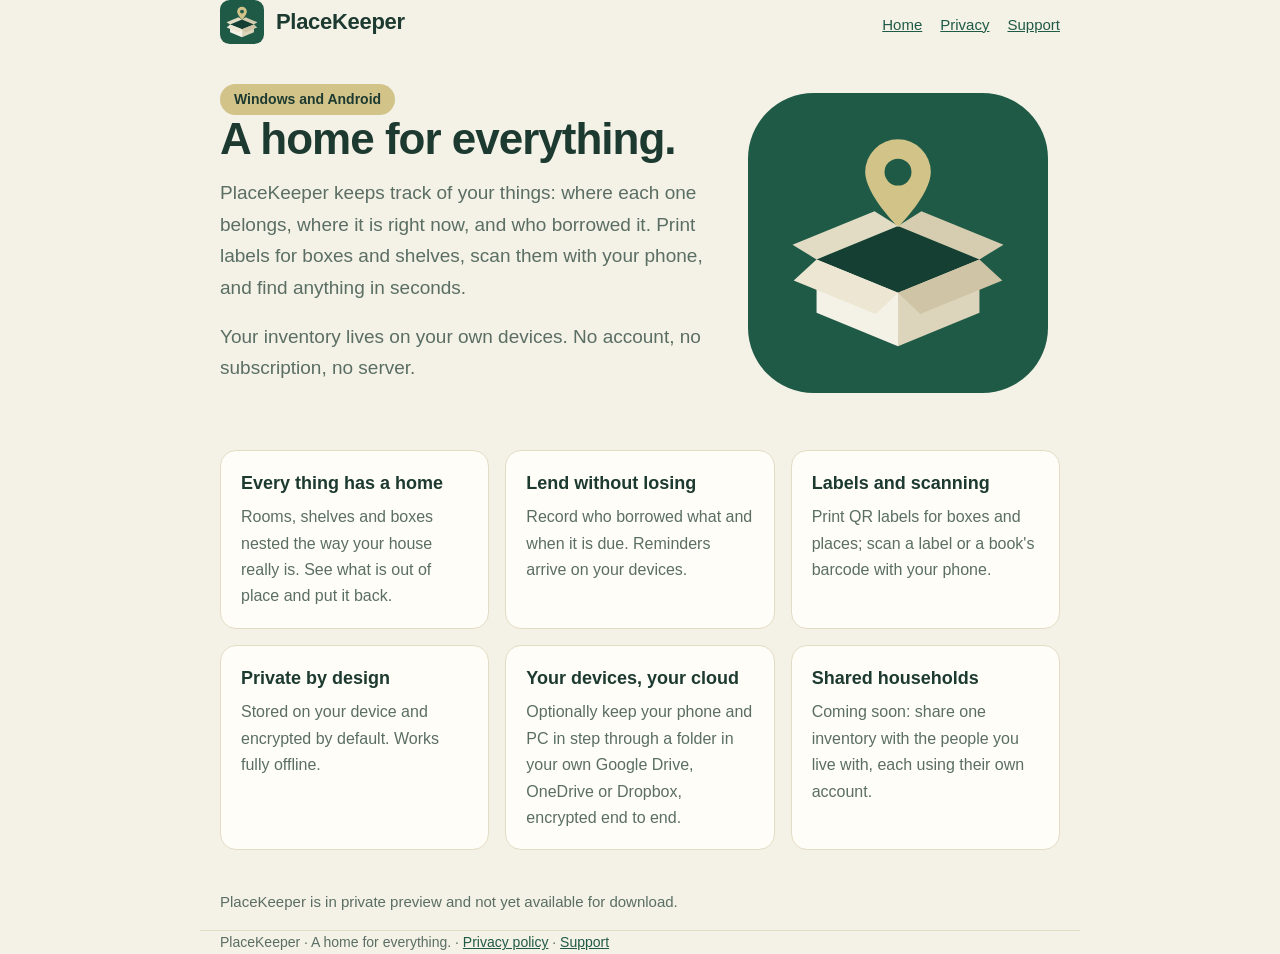
==== placekeeper/index.html @ 8d20a7b0 "PlaceKeeper website: home, privacy policy, support" ====
<!doctype html><html lang="en"><head><meta charset="utf-8"><meta name="viewport" content="width=device-width, initial-scale=1"><link rel="icon" href="assets/icon-192.png"><link rel="stylesheet" href="style.css"><title>PlaceKeeper — a home for everything</title><meta name="description" content="PlaceKeeper keeps track of your belongings: where each thing lives, where it is now and who borrowed it. On your own devices, offline."></head><body>
<header class="wrap top"><a class="brand" href="./"><img src="assets/icon.svg" alt="">PlaceKeeper</a><nav><a href="./">Home</a><a href="privacy.html">Privacy</a><a href="support.html">Support</a></nav></header>
<main class="wrap">
<section class="hero"><div><span class="pill">Windows and Android</span><h1>A home for everything.</h1><p>PlaceKeeper keeps track of your things: where each one belongs, where it is right now, and who borrowed it. Print labels for boxes and shelves, scan them with your phone, and find anything in seconds.</p><p>Your inventory lives on your own devices. No account, no subscription, no server.</p></div><img src="assets/icon.svg" alt="PlaceKeeper icon: an open box with a gold place pin"></section>
<section class="grid">
<div class="card"><h3>Every thing has a home</h3><p>Rooms, shelves and boxes nested the way your house really is. See what is out of place and put it back.</p></div>
<div class="card"><h3>Lend without losing</h3><p>Record who borrowed what and when it is due. Reminders arrive on your devices.</p></div>
<div class="card"><h3>Labels and scanning</h3><p>Print QR labels for boxes and places; scan a label or a book's barcode with your phone.</p></div>
<div class="card"><h3>Private by design</h3><p>Stored on your device and encrypted by default. Works fully offline.</p></div>
<div class="card"><h3>Your devices, your cloud</h3><p>Optionally keep your phone and PC in step through a folder in your own Google Drive, OneDrive or Dropbox, encrypted end to end.</p></div>
<div class="card"><h3>Shared households</h3><p>Coming soon: share one inventory with the people you live with, each using their own account.</p></div>
</section>
<p class="meta">PlaceKeeper is in private preview and not yet available for download.</p>
</main>
<footer class="wrap">PlaceKeeper · A home for everything. · <a href="privacy.html">Privacy policy</a> · <a href="support.html">Support</a></footer>
</body></html>
---- placekeeper/style.css ----
:root{--paper:#f4f1e6;--card:#fffdf7;--ink:#1d3a31;--muted:#5a6e64;--green:#1f5a47;--green-deep:#163f33;--gold:#d2c389;--gold-ink:#7a6a2c;--line:#e3dcc4;color-scheme:light dark}
@media (prefers-color-scheme:dark){:root{--paper:#12201b;--card:#18291f;--ink:#e6efe9;--muted:#a9b9b0;--green:#9ad2b4;--green-deep:#b9e3cb;--gold:#d2c389;--gold-ink:#d2c389;--line:#2a3d33}}
*{box-sizing:border-box}
body{margin:0;background:var(--paper);color:var(--ink);font:17px/1.65 "Segoe UI",Roboto,"Helvetica Neue",Arial,sans-serif}
a{color:var(--green)}
.wrap{max-width:880px;margin:0 auto;padding:0 20px}
header{padding:22px 0}
.brand{display:flex;align-items:center;gap:12px;text-decoration:none;color:var(--ink);font-weight:700;font-size:22px;letter-spacing:-.3px}
.brand img{width:44px;height:44px}
nav{display:flex;gap:18px;flex-wrap:wrap;margin-top:6px;font-size:15px}
.top{display:flex;justify-content:space-between;align-items:center;gap:16px;flex-wrap:wrap}
.hero{display:grid;grid-template-columns:1.2fr .8fr;gap:32px;align-items:center;padding:40px 0 24px}
.hero h1{font-size:44px;line-height:1.1;margin:0 0 14px;letter-spacing:-1px}
.hero p{font-size:19px;color:var(--muted);margin:0 0 18px}
.hero img{width:100%;max-width:300px;justify-self:center}
.pill{display:inline-block;background:var(--gold);color:#1d3a31;border-radius:999px;padding:4px 14px;font-size:14px;font-weight:600}
.grid{display:grid;grid-template-columns:repeat(auto-fit,minmax(240px,1fr));gap:16px;margin:24px 0 40px}
.card{background:var(--card);border:1px solid var(--line);border-radius:16px;padding:18px 20px}
.card h3{margin:0 0 6px;font-size:18px}
.card p{margin:0;color:var(--muted);font-size:16px}
main.doc{padding:16px 0 48px}
main.doc h1{font-size:34px;margin:10px 0 4px}
main.doc h2{font-size:22px;margin:30px 0 8px}
.meta{color:var(--muted);font-size:15px}
table{border-collapse:collapse;width:100%;font-size:15px}
td,th{border-bottom:1px solid var(--line);padding:8px 6px;text-align:left;vertical-align:top}
footer{border-top:1px solid var(--line);padding:22px 0 40px;color:var(--muted);font-size:14px}
@media (max-width:720px){.hero{grid-template-columns:1fr;padding-top:16px}.hero h1{font-size:34px}.hero img{max-width:180px;order:-1}}
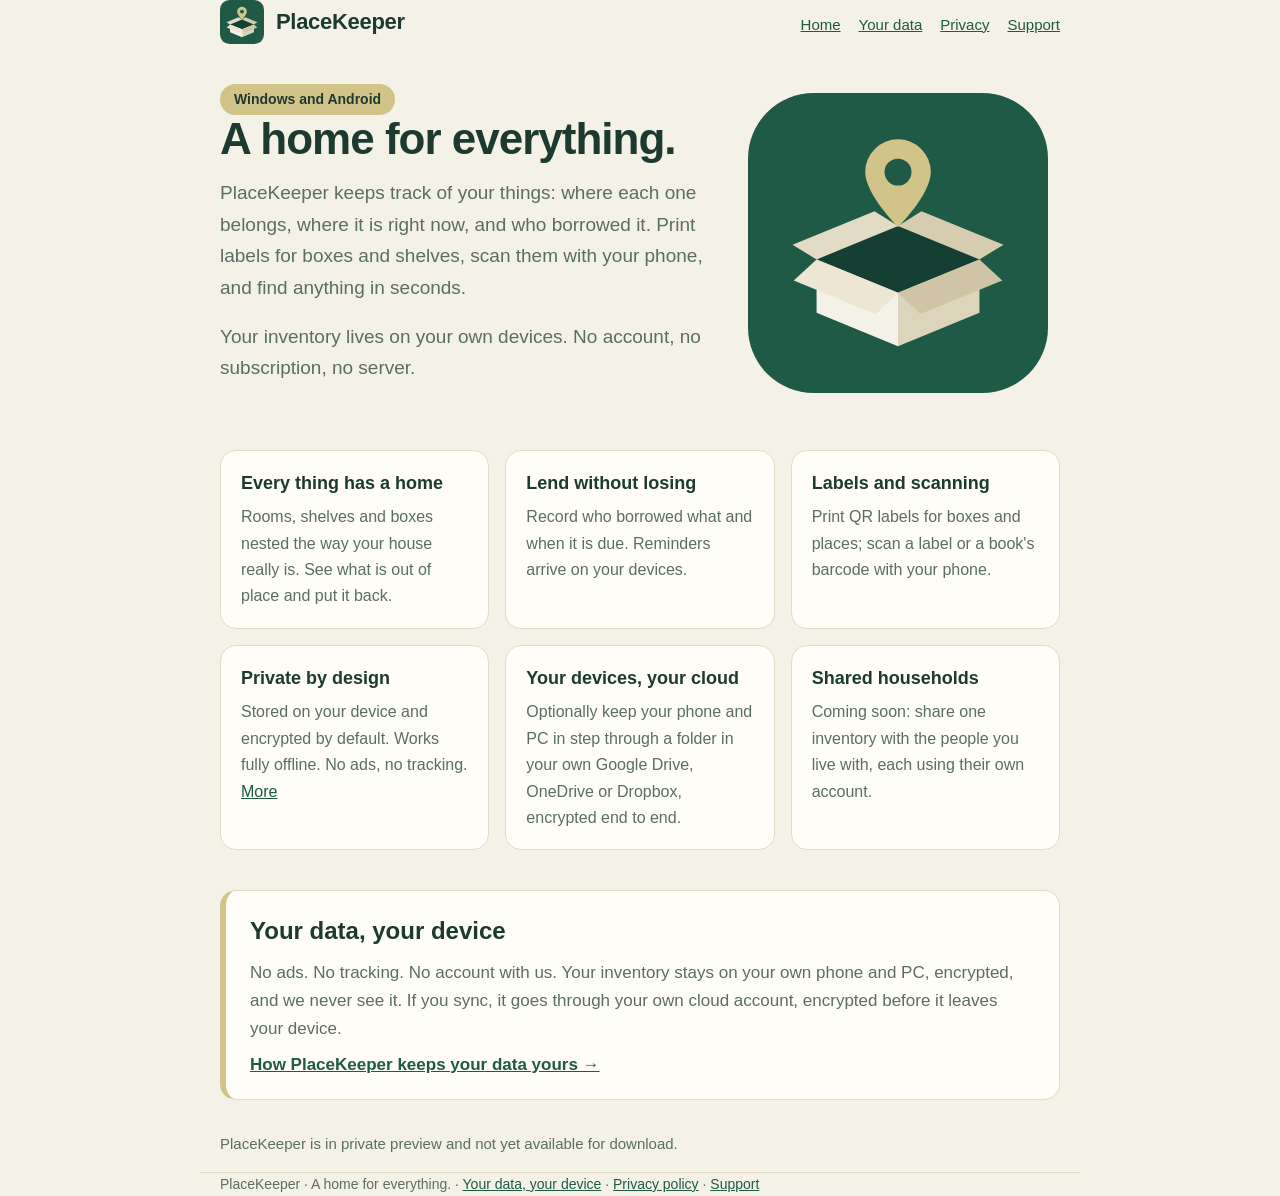
==== commit 1d85df98: "Your data, your device: no ads, no tracking, no server, honest limits Co-Authored-By: Claude Opus 5." ====
--- a/placekeeper/index.html
+++ b/placekeeper/index.html
@@ -1,16 +1,17 @@
 <!doctype html><html lang="en"><head><meta charset="utf-8"><meta name="viewport" content="width=device-width, initial-scale=1"><link rel="icon" href="assets/icon-192.png"><link rel="stylesheet" href="style.css"><title>PlaceKeeper — a home for everything</title><meta name="description" content="PlaceKeeper keeps track of your belongings: where each thing lives, where it is now and who borrowed it. On your own devices, offline."></head><body>
-<header class="wrap top"><a class="brand" href="./"><img src="assets/icon.svg" alt="">PlaceKeeper</a><nav><a href="./">Home</a><a href="privacy.html">Privacy</a><a href="support.html">Support</a></nav></header>
+<header class="wrap top"><a class="brand" href="./"><img src="assets/icon.svg" alt="">PlaceKeeper</a><nav><a href="./">Home</a><a href="your-data.html">Your data</a><a href="privacy.html">Privacy</a><a href="support.html">Support</a></nav></header>
 <main class="wrap">
 <section class="hero"><div><span class="pill">Windows and Android</span><h1>A home for everything.</h1><p>PlaceKeeper keeps track of your things: where each one belongs, where it is right now, and who borrowed it. Print labels for boxes and shelves, scan them with your phone, and find anything in seconds.</p><p>Your inventory lives on your own devices. No account, no subscription, no server.</p></div><img src="assets/icon.svg" alt="PlaceKeeper icon: an open box with a gold place pin"></section>
 <section class="grid">
 <div class="card"><h3>Every thing has a home</h3><p>Rooms, shelves and boxes nested the way your house really is. See what is out of place and put it back.</p></div>
 <div class="card"><h3>Lend without losing</h3><p>Record who borrowed what and when it is due. Reminders arrive on your devices.</p></div>
 <div class="card"><h3>Labels and scanning</h3><p>Print QR labels for boxes and places; scan a label or a book's barcode with your phone.</p></div>
-<div class="card"><h3>Private by design</h3><p>Stored on your device and encrypted by default. Works fully offline.</p></div>
+<div class="card"><h3>Private by design</h3><p>Stored on your device and encrypted by default. Works fully offline. No ads, no tracking. <a href="your-data.html">More</a></p></div>
 <div class="card"><h3>Your devices, your cloud</h3><p>Optionally keep your phone and PC in step through a folder in your own Google Drive, OneDrive or Dropbox, encrypted end to end.</p></div>
 <div class="card"><h3>Shared households</h3><p>Coming soon: share one inventory with the people you live with, each using their own account.</p></div>
 </section>
+<section class="promise"><h2>Your data, your device</h2><p>No ads. No tracking. No account with us. Your inventory stays on your own phone and PC, encrypted, and we never see it. If you sync, it goes through your own cloud account, encrypted before it leaves your device.</p><p><a href="your-data.html">How PlaceKeeper keeps your data yours →</a></p></section>
 <p class="meta">PlaceKeeper is in private preview and not yet available for download.</p>
 </main>
-<footer class="wrap">PlaceKeeper · A home for everything. · <a href="privacy.html">Privacy policy</a> · <a href="support.html">Support</a></footer>
+<footer class="wrap">PlaceKeeper · A home for everything. · <a href="your-data.html">Your data, your device</a> · <a href="privacy.html">Privacy policy</a> · <a href="support.html">Support</a></footer>
 </body></html>
--- a/placekeeper/style.css
+++ b/placekeeper/style.css
@@ -26,3 +26,10 @@
 td,th{border-bottom:1px solid var(--line);padding:8px 6px;text-align:left;vertical-align:top}
 footer{border-top:1px solid var(--line);padding:22px 0 40px;color:var(--muted);font-size:14px}
 @media (max-width:720px){.hero{grid-template-columns:1fr;padding-top:16px}.hero h1{font-size:34px}.hero img{max-width:180px;order:-1}}
+.lead{font-size:19px;color:var(--muted)}
+.promises{margin:20px 0 8px}
+.promise{background:var(--card);border:1px solid var(--line);border-left:6px solid var(--gold);border-radius:16px;padding:20px 24px;margin:0 0 32px}
+.promise h2{margin:0 0 8px;font-size:24px}
+.promise p{margin:0 0 8px;color:var(--muted)}
+.promise p:last-child{margin:0;font-weight:600}
+main.doc li{margin:0 0 10px}
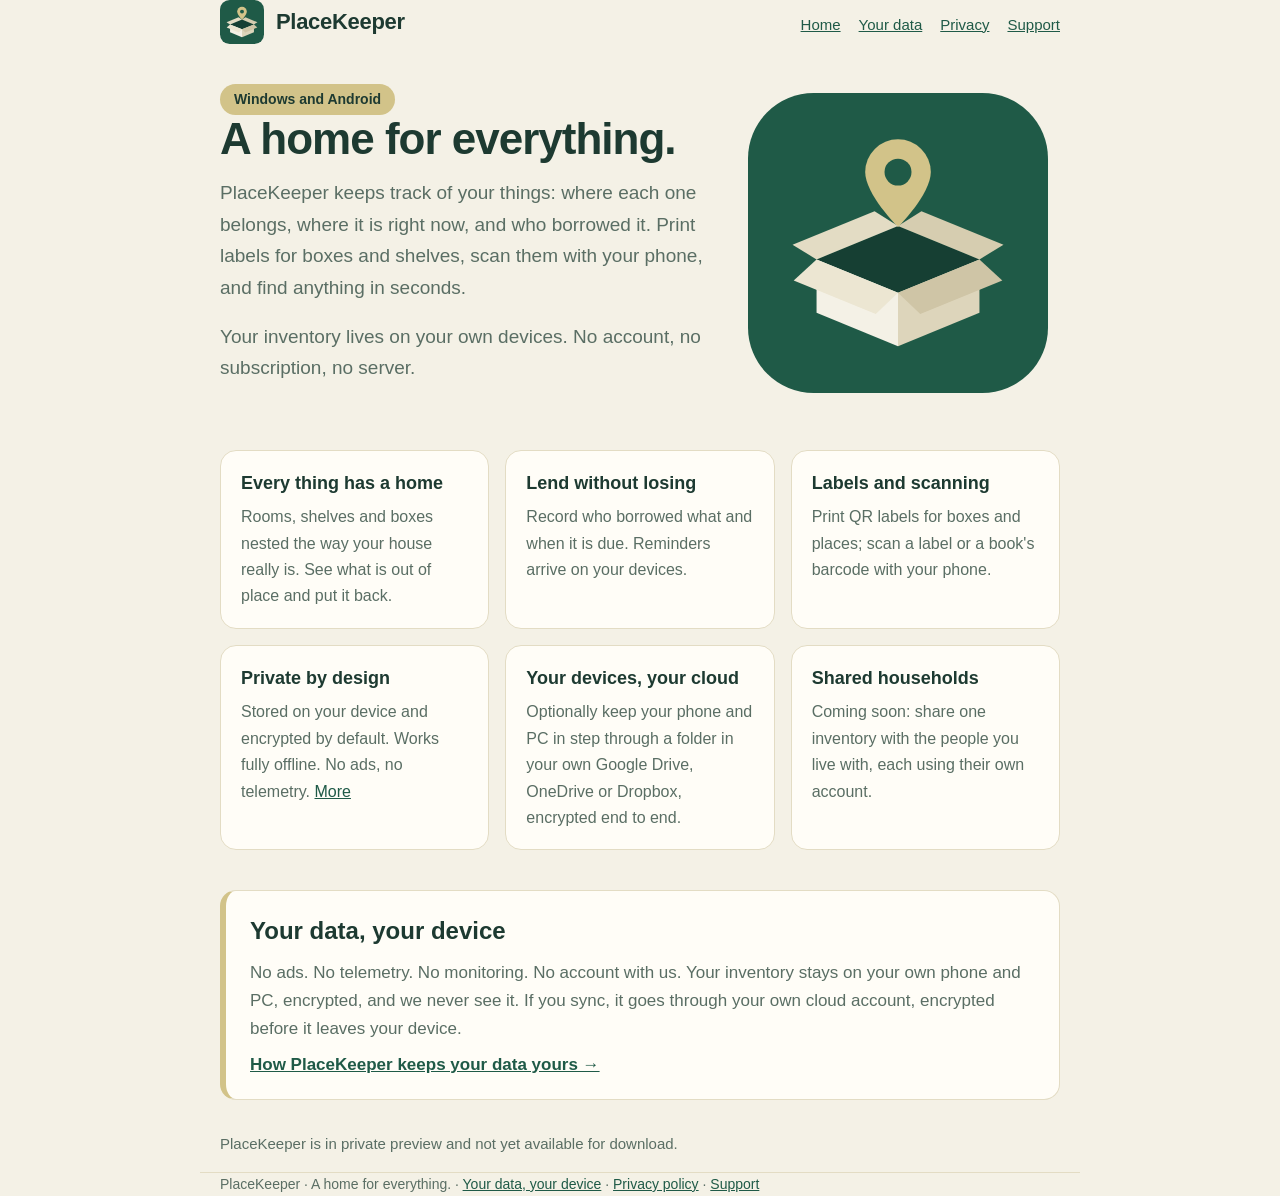
==== commit 0dd23808: "Say plainly: nothing phones home, no telemetry or monitoring; note ML Kit Co-Authored-By: Claude Opu" ====
--- a/placekeeper/index.html
+++ b/placekeeper/index.html
@@ -6,11 +6,11 @@
 <div class="card"><h3>Every thing has a home</h3><p>Rooms, shelves and boxes nested the way your house really is. See what is out of place and put it back.</p></div>
 <div class="card"><h3>Lend without losing</h3><p>Record who borrowed what and when it is due. Reminders arrive on your devices.</p></div>
 <div class="card"><h3>Labels and scanning</h3><p>Print QR labels for boxes and places; scan a label or a book's barcode with your phone.</p></div>
-<div class="card"><h3>Private by design</h3><p>Stored on your device and encrypted by default. Works fully offline. No ads, no tracking. <a href="your-data.html">More</a></p></div>
+<div class="card"><h3>Private by design</h3><p>Stored on your device and encrypted by default. Works fully offline. No ads, no telemetry. <a href="your-data.html">More</a></p></div>
 <div class="card"><h3>Your devices, your cloud</h3><p>Optionally keep your phone and PC in step through a folder in your own Google Drive, OneDrive or Dropbox, encrypted end to end.</p></div>
 <div class="card"><h3>Shared households</h3><p>Coming soon: share one inventory with the people you live with, each using their own account.</p></div>
 </section>
-<section class="promise"><h2>Your data, your device</h2><p>No ads. No tracking. No account with us. Your inventory stays on your own phone and PC, encrypted, and we never see it. If you sync, it goes through your own cloud account, encrypted before it leaves your device.</p><p><a href="your-data.html">How PlaceKeeper keeps your data yours →</a></p></section>
+<section class="promise"><h2>Your data, your device</h2><p>No ads. No telemetry. No monitoring. No account with us. Your inventory stays on your own phone and PC, encrypted, and we never see it. If you sync, it goes through your own cloud account, encrypted before it leaves your device.</p><p><a href="your-data.html">How PlaceKeeper keeps your data yours →</a></p></section>
 <p class="meta">PlaceKeeper is in private preview and not yet available for download.</p>
 </main>
 <footer class="wrap">PlaceKeeper · A home for everything. · <a href="your-data.html">Your data, your device</a> · <a href="privacy.html">Privacy policy</a> · <a href="support.html">Support</a></footer>
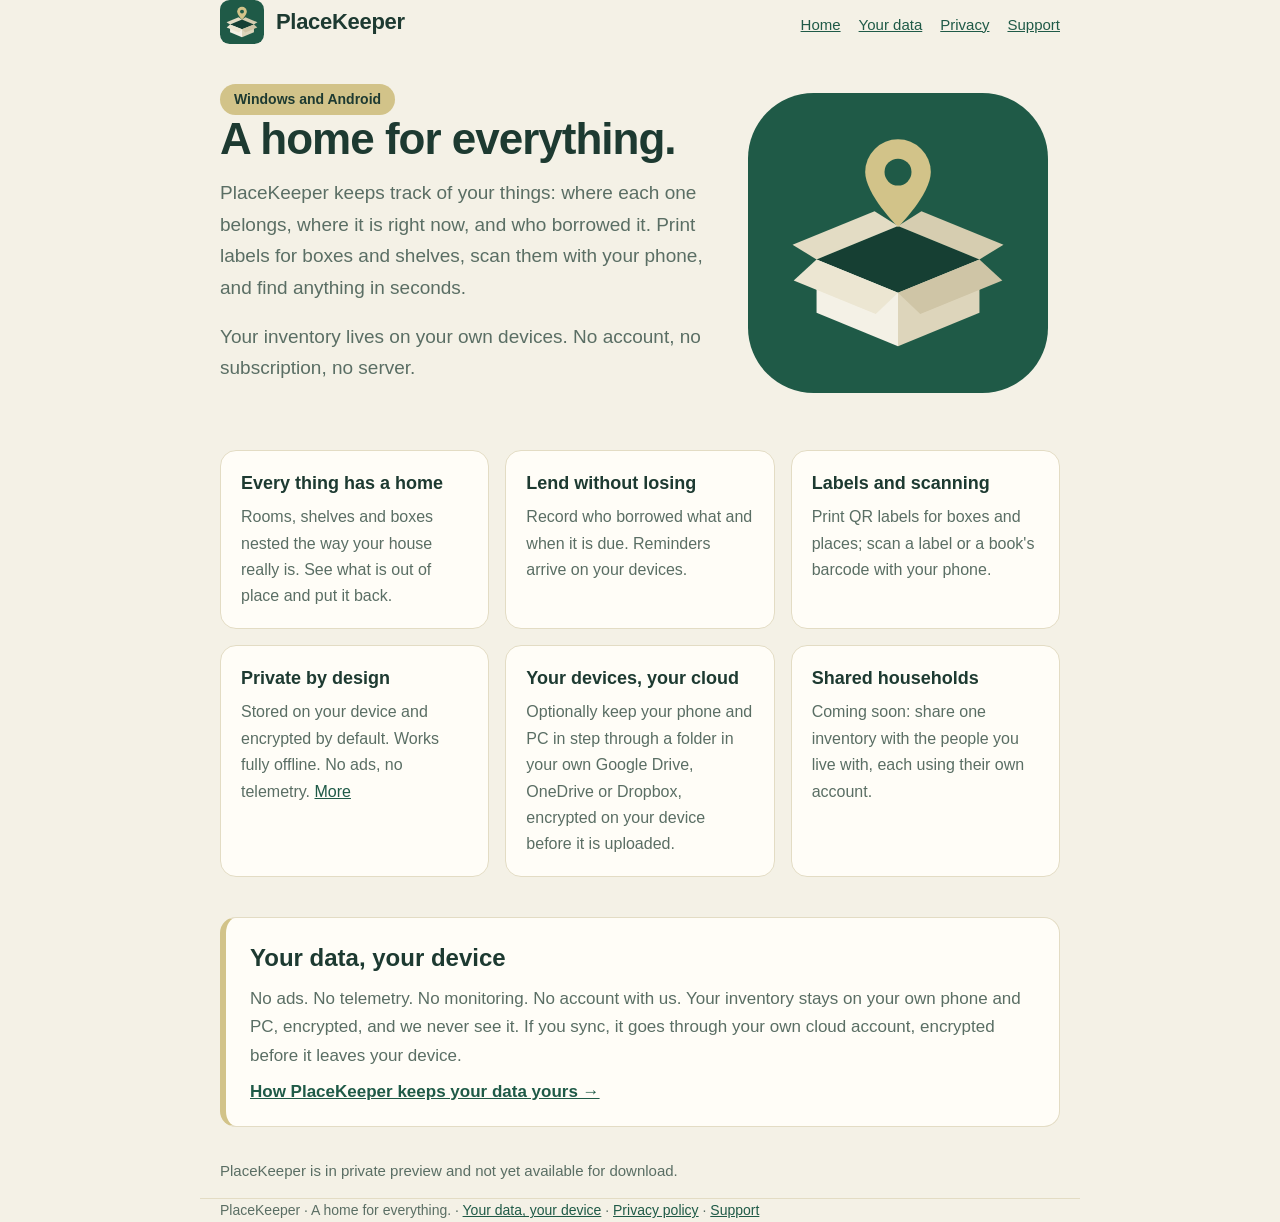
==== commit c935e0b3: "PlaceKeeper: list every connection in two groups The privacy policy now lists what PlaceKeeper sends" ====
--- a/placekeeper/index.html
+++ b/placekeeper/index.html
@@ -7,7 +7,7 @@
 <div class="card"><h3>Lend without losing</h3><p>Record who borrowed what and when it is due. Reminders arrive on your devices.</p></div>
 <div class="card"><h3>Labels and scanning</h3><p>Print QR labels for boxes and places; scan a label or a book's barcode with your phone.</p></div>
 <div class="card"><h3>Private by design</h3><p>Stored on your device and encrypted by default. Works fully offline. No ads, no telemetry. <a href="your-data.html">More</a></p></div>
-<div class="card"><h3>Your devices, your cloud</h3><p>Optionally keep your phone and PC in step through a folder in your own Google Drive, OneDrive or Dropbox, encrypted end to end.</p></div>
+<div class="card"><h3>Your devices, your cloud</h3><p>Optionally keep your phone and PC in step through a folder in your own Google Drive, OneDrive or Dropbox, encrypted on your device before it is uploaded.</p></div>
 <div class="card"><h3>Shared households</h3><p>Coming soon: share one inventory with the people you live with, each using their own account.</p></div>
 </section>
 <section class="promise"><h2>Your data, your device</h2><p>No ads. No telemetry. No monitoring. No account with us. Your inventory stays on your own phone and PC, encrypted, and we never see it. If you sync, it goes through your own cloud account, encrypted before it leaves your device.</p><p><a href="your-data.html">How PlaceKeeper keeps your data yours →</a></p></section>
--- a/placekeeper/style.css
+++ b/placekeeper/style.css
@@ -18,7 +18,7 @@
 .card{background:var(--card);border:1px solid var(--line);border-radius:16px;padding:18px 20px}
 .card h3{margin:0 0 6px;font-size:18px}
 .card p{margin:0;color:var(--muted);font-size:16px}
-main.doc{padding:16px 0 48px}
+main.doc{padding:16px 20px 48px}
 main.doc h1{font-size:34px;margin:10px 0 4px}
 main.doc h2{font-size:22px;margin:30px 0 8px}
 .meta{color:var(--muted);font-size:15px}
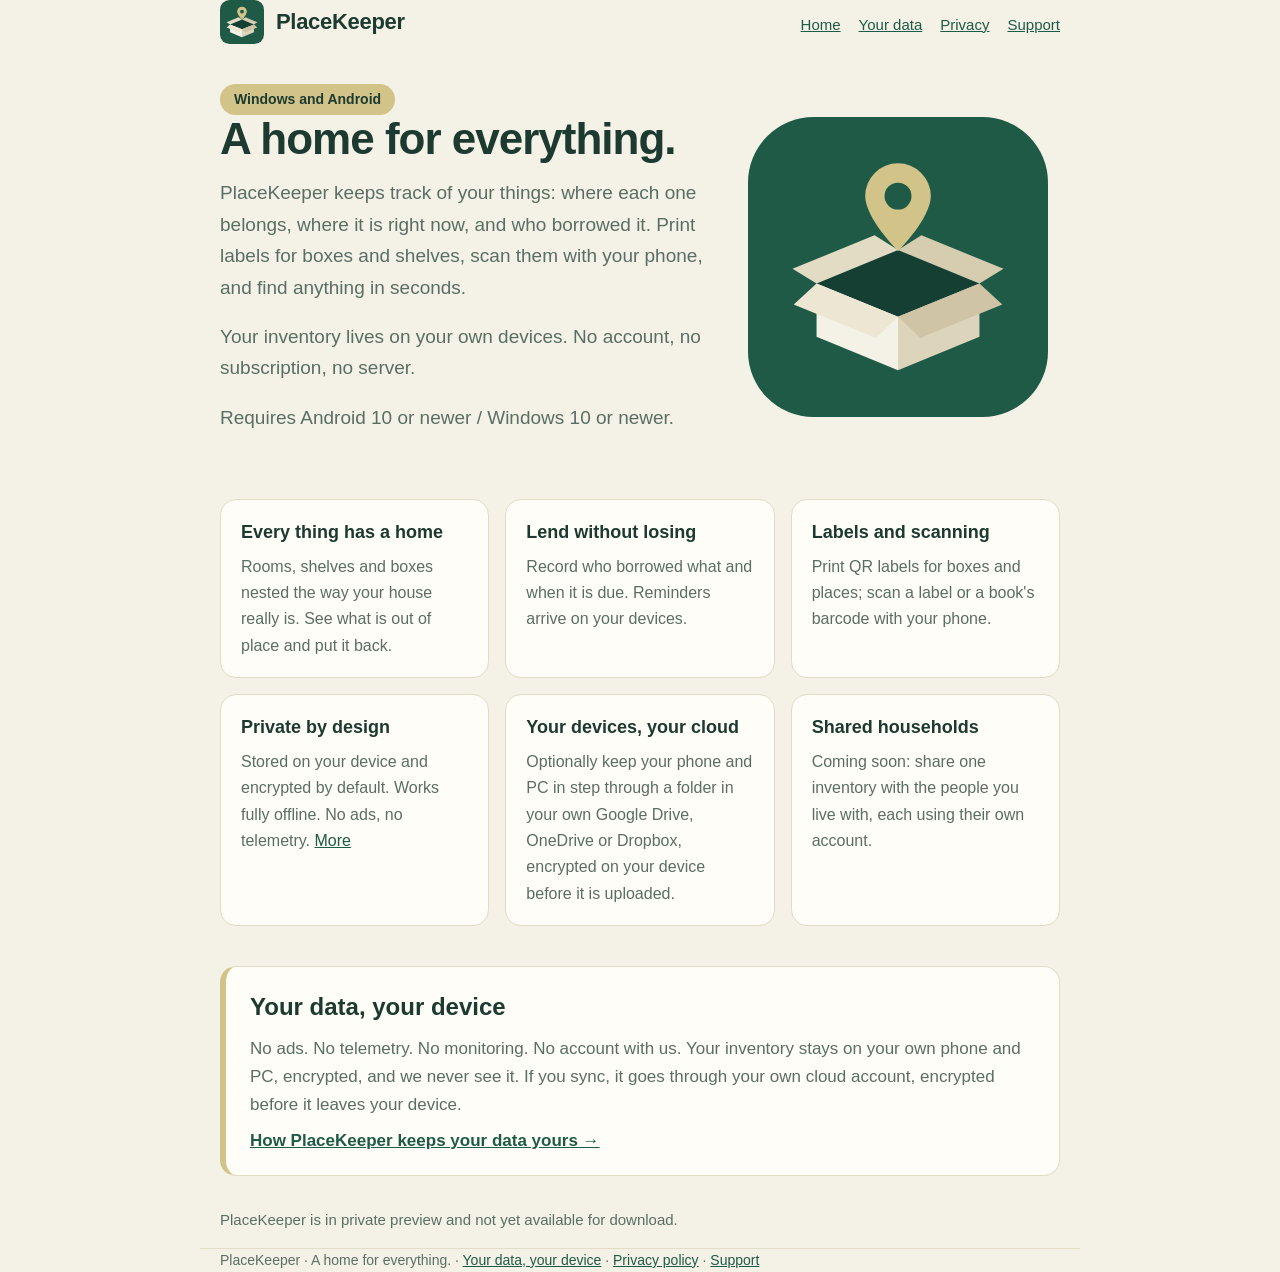
==== commit 5fb9ad4a: "PlaceKeeper: name the supported OS; network list for shared gift lists and firearms - Home: Requires" ====
--- a/placekeeper/index.html
+++ b/placekeeper/index.html
@@ -1,7 +1,7 @@
 <!doctype html><html lang="en"><head><meta charset="utf-8"><meta name="viewport" content="width=device-width, initial-scale=1"><link rel="icon" href="assets/icon-192.png"><link rel="stylesheet" href="style.css"><title>PlaceKeeper — a home for everything</title><meta name="description" content="PlaceKeeper keeps track of your belongings: where each thing lives, where it is now and who borrowed it. On your own devices, offline."></head><body>
 <header class="wrap top"><a class="brand" href="./"><img src="assets/icon.svg" alt="">PlaceKeeper</a><nav><a href="./">Home</a><a href="your-data.html">Your data</a><a href="privacy.html">Privacy</a><a href="support.html">Support</a></nav></header>
 <main class="wrap">
-<section class="hero"><div><span class="pill">Windows and Android</span><h1>A home for everything.</h1><p>PlaceKeeper keeps track of your things: where each one belongs, where it is right now, and who borrowed it. Print labels for boxes and shelves, scan them with your phone, and find anything in seconds.</p><p>Your inventory lives on your own devices. No account, no subscription, no server.</p></div><img src="assets/icon.svg" alt="PlaceKeeper icon: an open box with a gold place pin"></section>
+<section class="hero"><div><span class="pill">Windows and Android</span><h1>A home for everything.</h1><p>PlaceKeeper keeps track of your things: where each one belongs, where it is right now, and who borrowed it. Print labels for boxes and shelves, scan them with your phone, and find anything in seconds.</p><p>Your inventory lives on your own devices. No account, no subscription, no server.</p><p class="meta">Requires Android 10 or newer / Windows 10 or newer.</p></div><img src="assets/icon.svg" alt="PlaceKeeper icon: an open box with a gold place pin"></section>
 <section class="grid">
 <div class="card"><h3>Every thing has a home</h3><p>Rooms, shelves and boxes nested the way your house really is. See what is out of place and put it back.</p></div>
 <div class="card"><h3>Lend without losing</h3><p>Record who borrowed what and when it is due. Reminders arrive on your devices.</p></div>
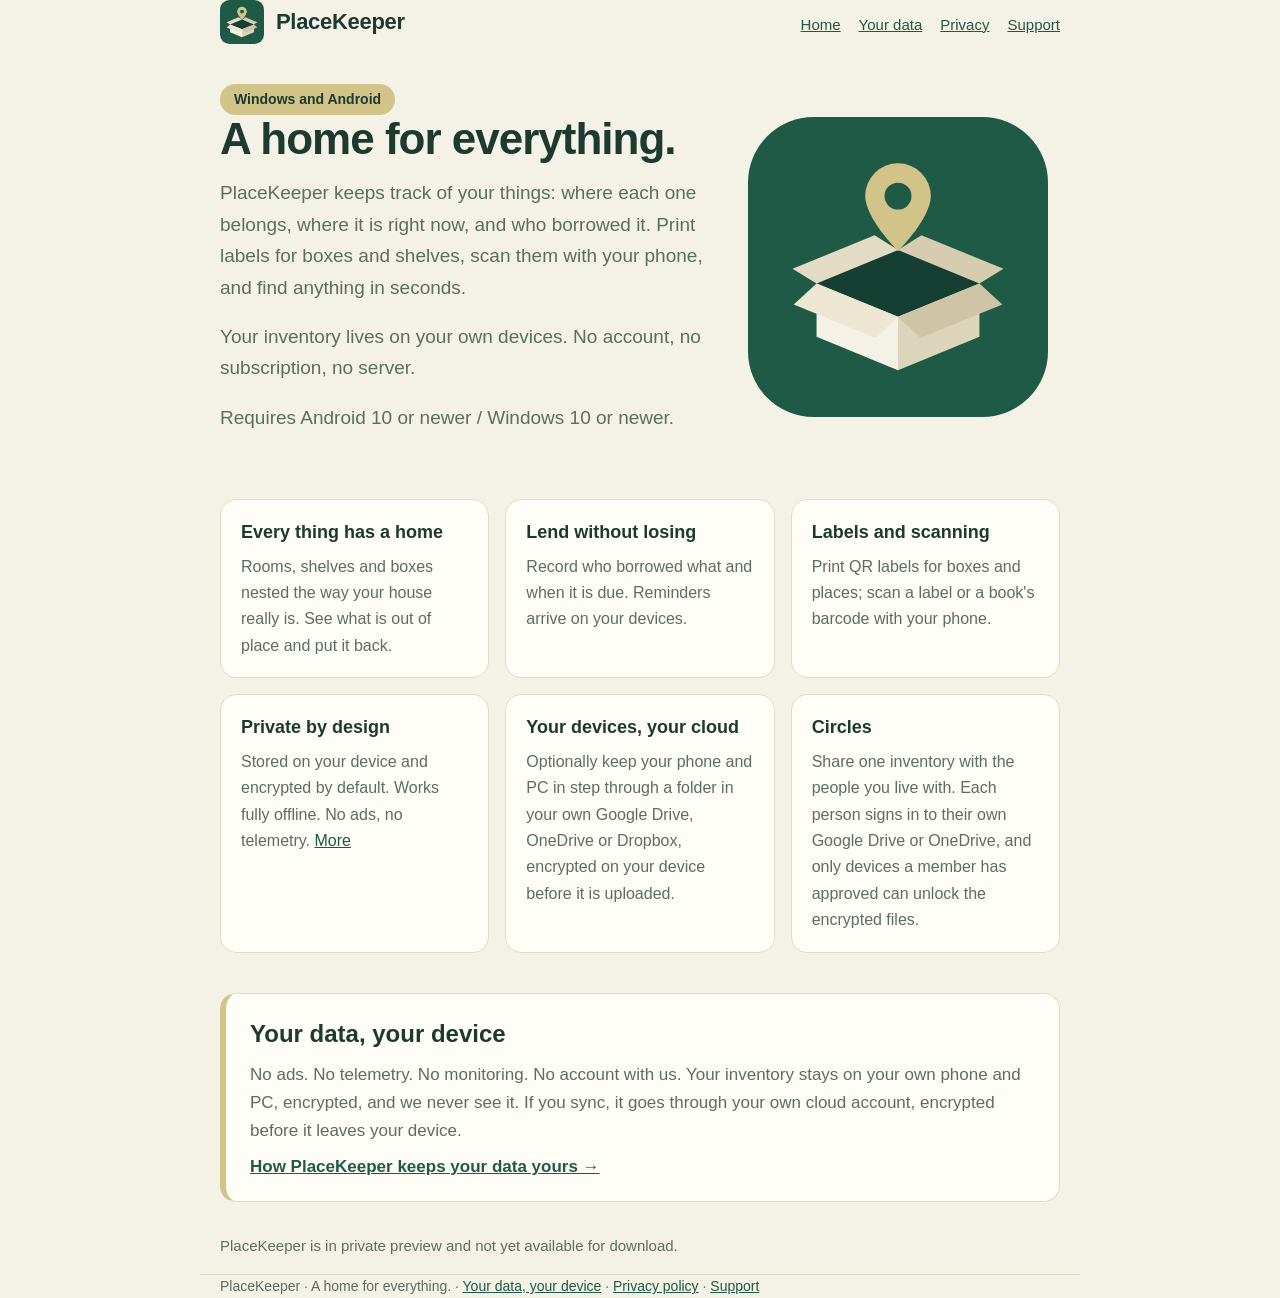
==== commit 889e7ca2: "PlaceKeeper: households are Circles; Circles ship (no longer coming soon) Co-Authored-By: Claude Opu" ====
--- a/placekeeper/index.html
+++ b/placekeeper/index.html
@@ -8,7 +8,7 @@
 <div class="card"><h3>Labels and scanning</h3><p>Print QR labels for boxes and places; scan a label or a book's barcode with your phone.</p></div>
 <div class="card"><h3>Private by design</h3><p>Stored on your device and encrypted by default. Works fully offline. No ads, no telemetry. <a href="your-data.html">More</a></p></div>
 <div class="card"><h3>Your devices, your cloud</h3><p>Optionally keep your phone and PC in step through a folder in your own Google Drive, OneDrive or Dropbox, encrypted on your device before it is uploaded.</p></div>
-<div class="card"><h3>Shared households</h3><p>Coming soon: share one inventory with the people you live with, each using their own account.</p></div>
+<div class="card"><h3>Circles</h3><p>Share one inventory with the people you live with. Each person signs in to their own Google Drive or OneDrive, and only devices a member has approved can unlock the encrypted files.</p></div>
 </section>
 <section class="promise"><h2>Your data, your device</h2><p>No ads. No telemetry. No monitoring. No account with us. Your inventory stays on your own phone and PC, encrypted, and we never see it. If you sync, it goes through your own cloud account, encrypted before it leaves your device.</p><p><a href="your-data.html">How PlaceKeeper keeps your data yours →</a></p></section>
 <p class="meta">PlaceKeeper is in private preview and not yet available for download.</p>
